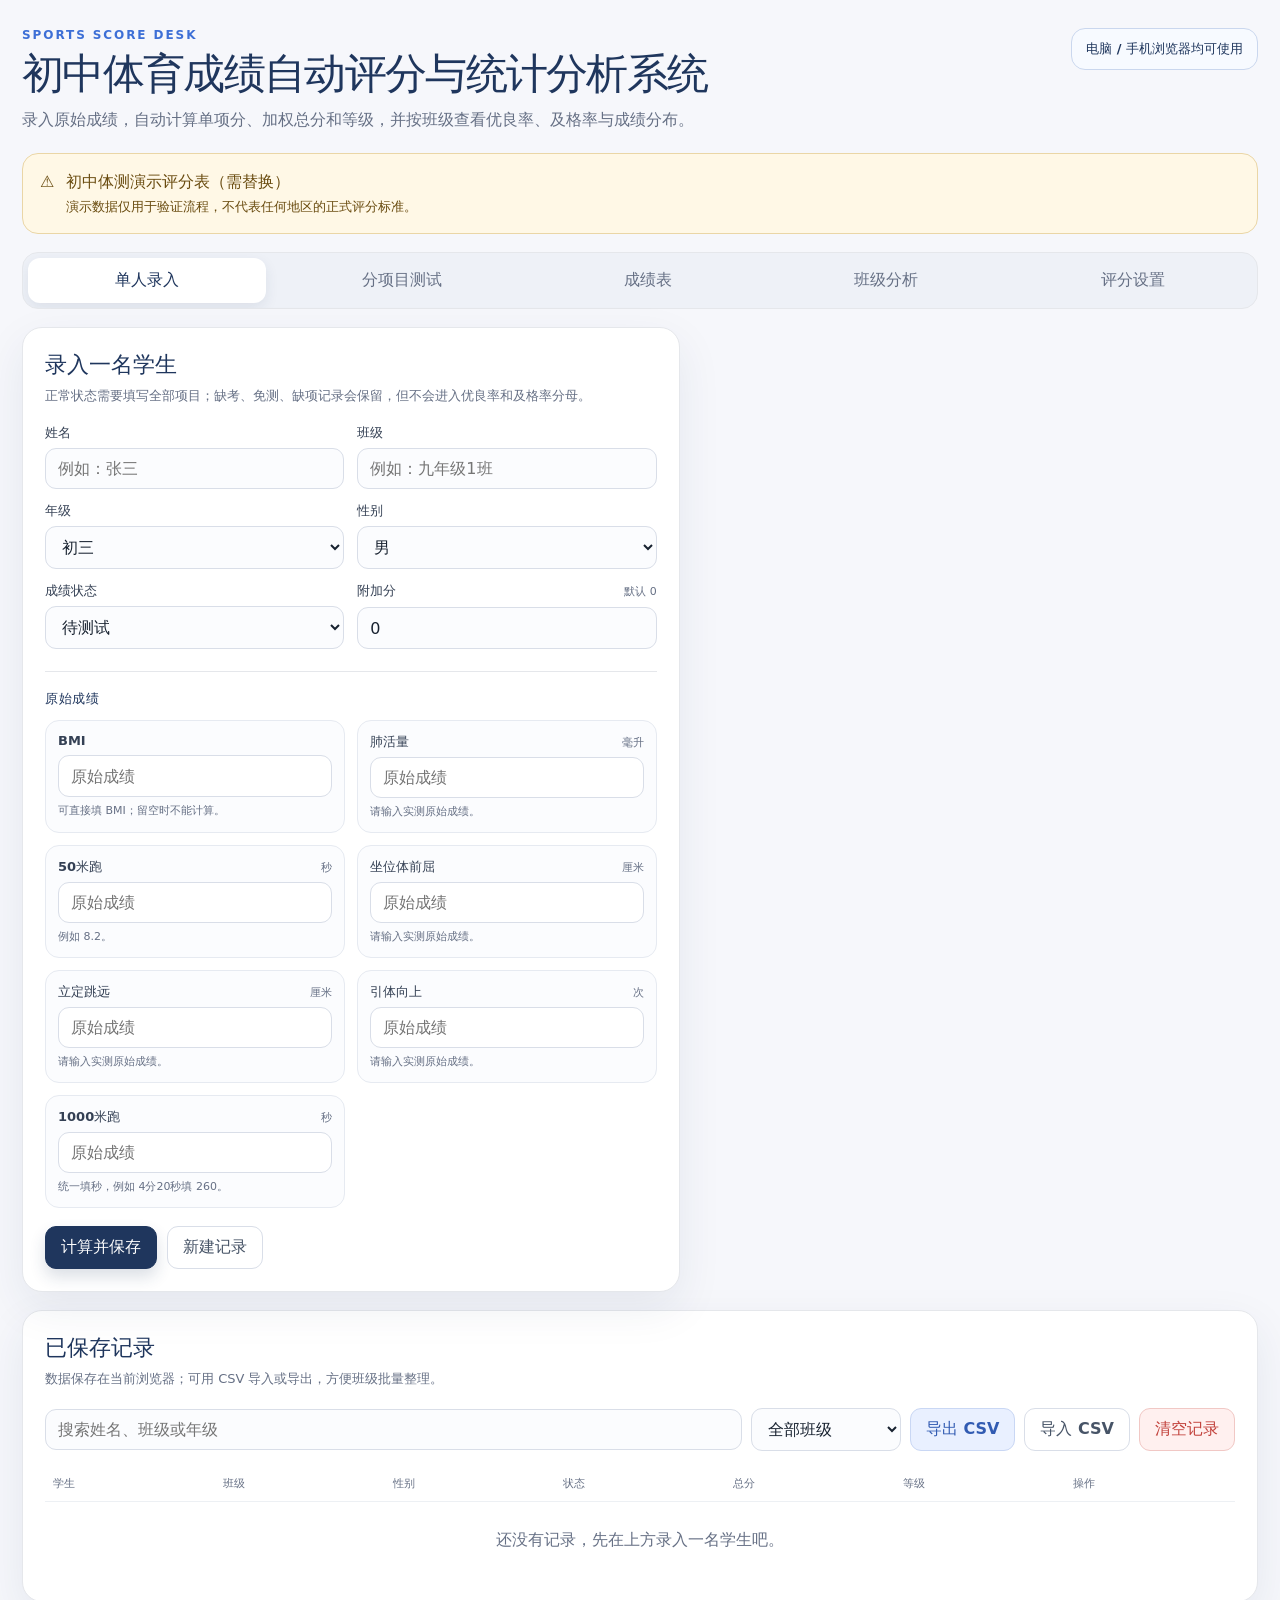
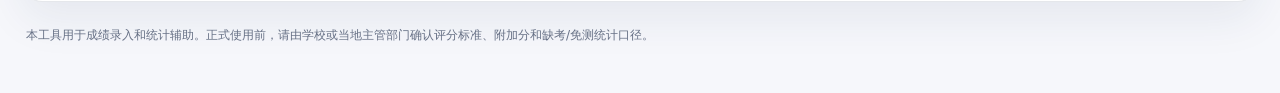
==== index.html @ 833c2774 "fix: refresh latest scoring script" ====
<!doctype html>
<html lang="zh-CN">
  <head>
    <meta charset="UTF-8" />
    <meta name="viewport" content="width=device-width, initial-scale=1.0" />
    <meta name="description" content="初中体育成绩自动评分与统计分析系统" />
    <title>初中体育成绩自动评分与统计分析系统</title>
    <link rel="stylesheet" href="./styles.css" />
  </head>
  <body>
    <main class="app-shell">
      <header class="topbar">
        <div>
          <p class="eyebrow">SPORTS SCORE DESK</p>
          <h1>初中体育成绩自动评分与统计分析系统</h1>
          <p class="subtitle">录入原始成绩，自动计算单项分、加权总分和等级，并按班级查看优良率、及格率与成绩分布。</p>
        </div>
        <div class="topbar-badge">电脑 / 手机浏览器均可使用</div>
      </header>

      <section class="notice" aria-live="polite">
        <div aria-hidden="true">⚠️</div>
        <div>
          <strong id="standard-title">评分标准</strong>
          <p id="standard-note">请在“评分设置”中确认并替换为学校、地区和年份对应的正式标准。</p>
        </div>
      </section>

      <nav class="tabs" aria-label="功能导航">
        <button type="button" data-tab="input" class="active">单人录入</button>
        <button type="button" data-tab="project">分项目测试</button>
        <button type="button" data-tab="final">成绩表</button>
        <button type="button" data-tab="analysis">班级分析</button>
        <button type="button" data-tab="settings">评分设置</button>
      </nav>

      <section data-panel="input" class="active">
        <div class="input-layout">
          <section id="input-panel" class="card">
            <div class="card-inner">
              <div class="card-heading">
                <div>
                  <h2 id="form-title">录入一名学生</h2>
                  <p>正常状态需要填写全部项目；缺考、免测、缺项记录会保留，但不会进入优良率和及格率分母。</p>
                </div>
              </div>
              <form id="student-form">
                <div class="identity-grid">
                  <label class="field" for="student-name"><span>姓名</span><input id="student-name" required placeholder="例如：张三" /></label>
                  <label class="field" for="class-name"><span>班级</span><input id="class-name" required placeholder="例如：九年级1班" /></label>
                  <label class="field" for="grade"><span>年级</span><select id="grade"><option>初一</option><option>初二</option><option selected>初三</option></select></label>
                  <label class="field" for="gender"><span>性别</span><select id="gender"><option value="male">男</option><option value="female">女</option></select></label>
                  <label class="field" for="status"><span>成绩状态</span><select id="status"><option value="pending">待测试</option><option value="active">正常</option><option value="absent">缺考</option><option value="exempt">免测</option><option value="incomplete">缺项</option></select></label>
                  <label class="field" for="bonus"><span>附加分 <small>默认 0</small></span><input id="bonus" type="number" min="0" step="0.1" value="0" placeholder="没有就填 0" /></label>
                </div>

                <div class="section-label">原始成绩</div>
                <div id="score-fields" class="score-fields"></div>

                <div class="form-actions">
                  <button id="submit-record" class="button-primary" type="submit">计算并保存</button>
                  <button id="reset-form" class="button-ghost" type="button">新建记录</button>
                  <span id="form-message" class="message" aria-live="polite"></span>
                </div>
              </form>
            </div>
          </section>

          <section id="result-panel" class="card result-panel hidden" aria-live="polite">
            <div class="card-inner">
              <div class="card-heading">
                <div>
                  <h2>本次计算结果</h2>
                  <p>总分按当前评分设置的权重计算。</p>
                </div>
              </div>
              <div class="result-summary">
                <div class="result-stat"><small>加权基础分</small><strong id="result-base">—</strong></div>
                <div class="result-stat"><small>总分</small><strong id="result-total">—</strong></div>
                <div class="result-stat"><small>等级</small><span id="result-grade" class="grade-pill neutral">—</span></div>
              </div>
              <div class="table-wrap">
                <table class="result-table">
                  <thead><tr><th>项目</th><th>原始成绩</th><th>单项分</th><th>权重</th><th>折算分</th></tr></thead>
                  <tbody id="result-items"></tbody>
                </table>
              </div>
            </div>
          </section>
        </div>

        <section class="card list-card">
          <div class="card-inner">
            <div class="card-heading">
              <div>
                <h2>已保存记录</h2>
                <p>数据保存在当前浏览器；可用 CSV 导入或导出，方便班级批量整理。</p>
              </div>
              <span id="list-message" class="message" aria-live="polite"></span>
            </div>
            <div class="toolbar">
              <input id="search-input" placeholder="搜索姓名、班级或年级" aria-label="搜索记录" />
              <select id="filter-class" aria-label="按班级筛选"><option value="">全部班级</option></select>
              <button id="export-csv" class="button-secondary" type="button">导出 CSV</button>
              <label class="button-ghost" for="import-csv">导入 CSV<input id="import-csv" type="file" accept=".csv,text/csv" hidden /></label>
              <button id="clear-records" class="button-danger" type="button">清空记录</button>
            </div>
            <div class="table-wrap">
              <table class="records-table">
                <thead><tr><th>学生</th><th>班级</th><th>性别</th><th>状态</th><th>总分</th><th>等级</th><th>操作</th></tr></thead>
                <tbody id="records-body"></tbody>
              </table>
              <div id="empty-records" class="empty-state">还没有记录，先在上方录入一名学生吧。</div>
            </div>
          </div>
        </section>
      </section>

      <section data-panel="project">
        <section class="card">
          <div class="card-inner">
            <div class="card-heading">
              <div>
                <h2>分项目测试台</h2>
                <p>先导入全部测试名单，再选择今天要测试的项目。录入一人的成绩后会立即保存，下一节课换项目即可继续。</p>
              </div>
              <span id="roster-message" class="message" aria-live="polite"></span>
            </div>

            <div class="roster-actions">
              <label class="button-secondary" for="roster-file">导入测试名单 CSV<input id="roster-file" type="file" accept=".csv,text/csv" hidden /></label>
              <button id="download-roster-template" class="button-ghost" type="button">下载名单模板</button>
              <span class="helper-text">表头至少包含：姓名、班级；可选：年级、性别、状态、序号。</span>
            </div>

            <div class="project-toolbar">
              <label class="field compact-field" for="project-select"><span>当前测试项目</span><select id="project-select"></select></label>
              <label class="field compact-field" for="project-class-filter"><span>班级</span><select id="project-class-filter"><option value="">全部班级</option></select></label>
              <label class="field compact-field project-search" for="project-search"><span>查找学生</span><input id="project-search" placeholder="姓名或班级" /></label>
            </div>

            <div class="project-metrics">
              <div class="metric"><small>名单人数</small><strong id="project-roster-count">0</strong></div>
              <div class="metric"><small>本项目已录</small><strong id="project-completed-count">0</strong></div>
              <div class="metric"><small>当前顺序</small><strong id="project-current-order">—</strong></div>
              <div class="metric"><small>当前项目</small><strong id="project-current-label">—</strong></div>
            </div>

            <div class="project-workspace">
              <section class="project-current card-subtle">
                <p class="eyebrow">CURRENT STUDENT</p>
                <h3 id="project-student-name">请先导入测试名单</h3>
                <p id="project-student-meta" class="muted-line">导入名单后，系统会按照名单顺序准备测试对象。</p>
                <label class="field" for="project-student-select"><span>选择当前学生</span><select id="project-student-select"><option value="">暂无学生</option></select></label>
                <label class="field project-score-input" for="project-score-input"><span id="project-score-label">成绩</span><input id="project-score-input" type="number" inputmode="decimal" step="0.1" disabled placeholder="选择学生后输入" /></label>
                <label class="field" for="project-status"><span>当前状态</span><select id="project-status" disabled><option value="pending">待测试</option><option value="active">正常</option><option value="incomplete">未完成</option><option value="absent">缺考</option><option value="exempt">免测</option></select></label>
                <p id="project-auto-save" class="auto-save-note">输入成绩后会自动保存到当前浏览器。</p>
                <div class="form-actions">
                  <button id="project-prev" class="button-ghost" type="button">上一人</button>
                  <button id="project-save-next" class="button-primary" type="button">保存并下一人</button>
                  <button id="project-skip" class="button-ghost" type="button">跳过此人</button>
                </div>
              </section>

              <section class="project-list card-subtle">
                <div class="card-heading compact-heading">
                  <div>
                    <h3>测试名单顺序</h3>
                    <p>点击“测试”可以直接切换当前学生。</p>
                  </div>
                </div>
                <div class="table-wrap">
                  <table class="records-table project-table">
                    <thead><tr><th>顺序</th><th>学生</th><th>班级</th><th>本项目成绩</th><th>状态</th><th>操作</th></tr></thead>
                    <tbody id="project-student-body"></tbody>
                  </table>
                  <div id="project-empty" class="empty-state">还没有名单，请先导入 CSV。</div>
                </div>
              </section>
            </div>
          </div>
        </section>
      </section>

      <section data-panel="final">
        <section class="card">
          <div class="card-inner">
            <div class="card-heading">
              <div>
                <h2>最终成绩表</h2>
                <p>所有项目完成后，这里会自动生成完整成绩表；未完成项目会明确显示状态。</p>
              </div>
              <span id="final-message" class="message" aria-live="polite"></span>
            </div>
            <div class="toolbar">
              <input id="final-search" placeholder="搜索姓名或班级" aria-label="搜索成绩表" />
              <select id="final-class-filter" aria-label="按班级筛选成绩表"><option value="">全部班级</option></select>
              <button id="export-final-csv" class="button-secondary" type="button">导出成绩表 CSV</button>
            </div>
            <p class="final-note">成绩表会随着分项目测试自动更新。导出的 CSV 可以继续在 Excel 中整理或打印。</p>
            <div class="table-wrap">
              <table class="records-table final-table">
                <thead><tr><th>顺序</th><th>姓名</th><th>班级</th><th>性别</th><th>状态</th><th>BMI</th><th>肺活量</th><th>50米</th><th>体前屈</th><th>跳远</th><th>力量</th><th>耐力</th><th>总分</th><th>等级</th></tr></thead>
                <tbody id="final-table-body"></tbody>
              </table>
              <div id="final-empty" class="empty-state">导入名单或录入成绩后，这里会生成成绩表。</div>
            </div>
          </div>
        </section>
      </section>

      <section data-panel="analysis">
        <section class="card">
          <div class="card-inner">
            <div class="card-heading">
              <div>
                <h2>班级分析</h2>
                <p>统计只使用“正常”且项目完整的有效成绩。</p>
              </div>
              <select id="analysis-class" aria-label="选择分析班级"><option value="">全体</option></select>
            </div>
            <div class="metric-grid">
              <div class="metric"><small>记录总数</small><strong id="metric-total">0</strong></div>
              <div class="metric"><small>有效成绩</small><strong id="metric-valid">0</strong></div>
              <div class="metric"><small>平均分</small><strong id="metric-average">—</strong></div>
              <div class="metric"><small>优良率</small><strong id="metric-excellent-good">0.0%</strong></div>
              <div class="metric"><small>及格率</small><strong id="metric-pass">0.0%</strong></div>
            </div>
            <div class="analysis-grid">
              <div class="chart-card" style="border:1px solid var(--line);border-radius:16px;">
                <h3>等级分布</h3>
                <div id="grade-bars"></div>
              </div>
              <div class="chart-card" style="border:1px solid var(--line);border-radius:16px;">
                <h3>统计口径</h3>
                <p id="analysis-note" class="analysis-note">暂无数据。</p>
                <div class="settings-help" style="margin-top:18px;">
                  <strong>计算方式</strong>
                  <ul>
                    <li>优良率 =（优秀人数 + 良好人数）÷ 有效成绩人数。</li>
                    <li>及格率 = 总分达到 60 分的人数 ÷ 有效成绩人数。</li>
                    <li>等级阈值和项目权重可在“评分设置”中修改。</li>
                  </ul>
                </div>
              </div>
            </div>
          </div>
        </section>
      </section>

      <section data-panel="settings">
        <section class="card">
          <div class="card-inner">
            <div class="card-heading">
              <div>
                <h2>评分设置</h2>
                <p>请按学校、地区和年份，把正式评分表整理为 JSON 后保存。保存后会重新计算已有记录。</p>
              </div>
              <span id="settings-message" class="message" aria-live="polite"></span>
            </div>
            <div class="settings-grid">
              <label class="field" for="standard-json"><span>当前评分标准 JSON</span><textarea id="standard-json" spellcheck="false"></textarea></label>
              <div class="settings-help">
                <strong>修改提示</strong>
                <ul>
                  <li><code>weights</code> 是各项目权重，通常合计 100。</li>
                  <li><code>male</code> / <code>female</code> 是男生、女生评分档位。</li>
                  <li><code>direction: higher</code> 表示数值越高越好；<code>lower</code> 表示越低越好；<code>range</code> 表示区间。</li>
                  <li><code>gradeBands</code> 的 <code>min</code> 是等级起始分。</li>
                  <li>当前演示表只是程序示例，不代表正式标准。</li>
                </ul>
                <div class="form-actions">
                  <button id="load-demo" class="button-ghost" type="button">载入演示表</button>
                  <button id="save-standard" class="button-primary" type="button">保存并启用</button>
                </div>
              </div>
            </div>
          </div>
        </section>
      </section>

      <footer style="padding:24px 4px 0;color:var(--muted);font-size:12px;line-height:1.6;">
        本工具用于成绩录入和统计辅助。正式使用前，请由学校或当地主管部门确认评分标准、附加分和缺考/免测统计口径。
      </footer>
    </main>
    <script type="module" src="./src/app.js?v=20261017-8"></script>
  </body>
</html>
---- styles.css ----
:root {
  --ink: #182230;
  --muted: #667085;
  --line: #e5e7eb;
  --paper: #ffffff;
  --canvas: #f6f7fb;
  --navy: #1f365d;
  --blue: #3d6fd6;
  --blue-soft: #e9f0ff;
  --green: #138a63;
  --green-soft: #e9f8f1;
  --gold: #b7791f;
  --gold-soft: #fff8e6;
  --red: #c2413b;
  --red-soft: #fff0ef;
  --shadow: 0 16px 45px rgba(31, 54, 93, 0.08);
  font-family: "Noto Sans SC", "Microsoft YaHei", system-ui, sans-serif;
  color: var(--ink);
  background: var(--canvas);
  font-synthesis: none;
}

* { box-sizing: border-box; }

body { margin: 0; min-width: 320px; background: var(--canvas); }

button, input, select, textarea { font: inherit; }
button { cursor: pointer; }

.app-shell { max-width: 1280px; margin: 0 auto; padding: 28px 22px 48px; }

.topbar { display: flex; align-items: flex-start; justify-content: space-between; gap: 20px; margin-bottom: 20px; }
.eyebrow { margin: 0 0 8px; color: var(--blue); font-size: 12px; font-weight: 800; letter-spacing: .16em; text-transform: uppercase; }
h1, h2, h3, p { margin-top: 0; }
h1 { margin-bottom: 8px; color: var(--navy); font-size: clamp(28px, 4vw, 42px); line-height: 1.15; letter-spacing: -.04em; }
h2 { margin-bottom: 5px; color: var(--navy); font-size: 22px; }
h3 { margin-bottom: 5px; color: var(--navy); font-size: 16px; }
.subtitle { max-width: 700px; margin-bottom: 0; color: var(--muted); line-height: 1.7; }

.topbar-badge { flex: 0 0 auto; padding: 11px 14px; border: 1px solid #cad7ee; border-radius: 14px; color: var(--navy); background: #f7faff; font-size: 13px; font-weight: 700; }

.notice { display: flex; align-items: flex-start; gap: 12px; margin: 0 0 18px; padding: 15px 17px; border: 1px solid #ead6a6; border-radius: 16px; color: #6a4c10; background: var(--gold-soft); line-height: 1.6; }
.notice strong { display: block; margin-bottom: 2px; }
.notice p { margin: 0; font-size: 13px; }

.tabs { display: flex; gap: 8px; margin-bottom: 18px; padding: 5px; border: 1px solid var(--line); border-radius: 16px; background: #eef1f7; overflow-x: auto; }
.tabs button { flex: 1 0 auto; padding: 12px 16px; border: 0; border-radius: 12px; color: var(--muted); background: transparent; font-weight: 700; white-space: nowrap; }
.tabs button.active { color: var(--navy); background: var(--paper); box-shadow: 0 5px 14px rgba(31,54,93,.09); }

[data-panel] { display: none; }
[data-panel].active { display: block; }

.card { border: 1px solid var(--line); border-radius: 20px; background: var(--paper); box-shadow: var(--shadow); }
.card-inner { padding: 22px; }
.card-heading { display: flex; align-items: flex-start; justify-content: space-between; gap: 16px; margin-bottom: 18px; }
.card-heading p { margin-bottom: 0; color: var(--muted); font-size: 13px; line-height: 1.65; }

.input-layout { display: grid; grid-template-columns: minmax(0, 1.08fr) minmax(350px, .92fr); gap: 18px; align-items: start; }
.identity-grid { display: grid; grid-template-columns: repeat(2, minmax(0, 1fr)); gap: 13px; }
.field { display: grid; gap: 6px; }
.field > span { display: flex; align-items: baseline; justify-content: space-between; color: #344054; font-size: 13px; font-weight: 800; }
.field small { color: var(--muted); font-size: 11px; font-weight: 500; }
.field em { color: var(--muted); font-size: 11px; font-style: normal; line-height: 1.45; }
.field input, .field select, .field textarea, .toolbar input, .toolbar select { width: 100%; padding: 10px 12px; border: 1px solid #d9dee8; border-radius: 11px; color: var(--ink); background: #fbfcfe; outline: 0; transition: border .15s, box-shadow .15s; }
.field input:focus, .field select:focus, .field textarea:focus, .toolbar input:focus, .toolbar select:focus { border-color: var(--blue); box-shadow: 0 0 0 3px rgba(61,111,214,.13); }
.field textarea { min-height: 320px; resize: vertical; font-family: ui-monospace, SFMono-Regular, Consolas, monospace; font-size: 12px; line-height: 1.55; }

.section-label { margin: 22px 0 12px; padding-top: 18px; border-top: 1px solid var(--line); color: var(--navy); font-size: 13px; font-weight: 900; letter-spacing: .04em; }
.score-fields { display: grid; grid-template-columns: repeat(2, minmax(0, 1fr)); gap: 12px; }
.score-field { padding: 12px; border: 1px solid #e6eaf1; border-radius: 14px; background: #fbfcfe; }
.score-field input { background: #fff; }
.form-actions { display: flex; align-items: center; flex-wrap: wrap; gap: 10px; margin-top: 18px; }
.form-actions .message { flex: 1 1 200px; }

.button-primary, .button-secondary, .button-ghost, .button-danger { display: inline-flex; align-items: center; justify-content: center; gap: 7px; min-height: 42px; padding: 10px 15px; border-radius: 11px; font-weight: 800; transition: transform .15s, box-shadow .15s, background .15s; }
.button-primary { border: 1px solid var(--navy); color: #fff; background: var(--navy); box-shadow: 0 8px 16px rgba(31,54,93,.16); }
.button-primary:hover, .button-secondary:hover, .button-ghost:hover, .button-danger:hover { transform: translateY(-1px); }
.button-secondary { border: 1px solid #c9d7f4; color: #315bb2; background: var(--blue-soft); }
.button-ghost { border: 1px solid #d9dee8; color: #475467; background: #fff; }
.button-danger { border: 1px solid #f1c8c5; color: var(--red); background: var(--red-soft); }
.danger-text { color: var(--red) !important; }
.message { min-height: 20px; color: var(--muted); font-size: 13px; line-height: 1.45; }
.message.success { color: var(--green); }
.message.error { color: var(--red); }

.result-panel { position: sticky; top: 18px; }
.result-summary { display: grid; grid-template-columns: 1fr 1fr; gap: 10px; margin: 15px 0 18px; }
.result-stat { padding: 14px; border-radius: 15px; background: #f5f7fb; }
.result-stat small { display: block; margin-bottom: 4px; color: var(--muted); font-size: 11px; }
.result-stat strong { color: var(--navy); font-size: 28px; letter-spacing: -.04em; }
.result-stat .grade-pill { font-size: 16px; }
.result-table, .records-table { width: 100%; border-collapse: collapse; }
.result-table th, .result-table td, .records-table th, .records-table td { padding: 10px 8px; border-bottom: 1px solid #edf0f4; text-align: left; vertical-align: middle; font-size: 12px; }
.result-table th, .records-table th { color: var(--muted); font-size: 11px; font-weight: 800; white-space: nowrap; }
.result-table td:nth-child(n+2) { color: #475467; }

.grade-pill, .status-chip { display: inline-flex; align-items: center; justify-content: center; padding: 4px 9px; border-radius: 999px; font-size: 11px; font-weight: 900; white-space: nowrap; }
.grade-pill.excellent, .status-chip.active { color: var(--green); background: var(--green-soft); }
.grade-pill.good { color: #2b65bd; background: #edf4ff; }
.grade-pill.pass { color: var(--gold); background: var(--gold-soft); }
.grade-pill.fail, .status-chip.absent { color: var(--red); background: var(--red-soft); }
.grade-pill.neutral, .status-chip.exempt, .status-chip.incomplete { color: #667085; background: #f1f3f6; }

.list-card { margin-top: 18px; }
.toolbar { display: flex; align-items: center; flex-wrap: wrap; gap: 9px; margin-bottom: 15px; }
.toolbar input { flex: 1 1 220px; }
.toolbar select { flex: 0 1 150px; }
.table-wrap { overflow-x: auto; }
.records-table { min-width: 780px; }
.records-table td strong, .records-table td small { display: block; }
.records-table td small { margin-top: 2px; color: var(--muted); font-size: 11px; }
.records-table .actions { white-space: nowrap; }
.records-table .actions button { padding: 4px 6px; border: 0; color: var(--blue); background: transparent; font-size: 11px; font-weight: 800; }
.empty-state { padding: 28px 12px; color: var(--muted); text-align: center; }

.metric-grid { display: grid; grid-template-columns: repeat(5, minmax(0, 1fr)); gap: 12px; margin-bottom: 18px; }
.metric { padding: 17px; border: 1px solid var(--line); border-radius: 16px; background: #fff; }
.metric small { display: block; margin-bottom: 7px; color: var(--muted); font-size: 11px; }
.metric strong { color: var(--navy); font-size: 25px; letter-spacing: -.04em; }
.analysis-grid { display: grid; grid-template-columns: minmax(0, .95fr) minmax(0, 1.05fr); gap: 18px; }
.chart-card { padding: 22px; }
.bar-row { display: grid; grid-template-columns: 42px 1fr 50px; align-items: center; gap: 9px; margin: 18px 0; color: #475467; font-size: 13px; }
.bar-row strong { color: var(--navy); font-size: 12px; text-align: right; }
.bar-track { height: 12px; border-radius: 99px; background: #edf0f4; overflow: hidden; }
.bar-track i { display: block; height: 100%; border-radius: inherit; }
.bar-track i.excellent { background: #2aaa79; }
.bar-track i.good { background: #5e8eea; }
.bar-track i.pass { background: #d6a33d; }
.bar-track i.fail { background: #dc6b64; }
.analysis-note { margin: 16px 0 0; color: var(--muted); font-size: 12px; line-height: 1.6; }

.settings-grid { display: grid; grid-template-columns: minmax(0, 1fr) minmax(300px, .75fr); gap: 18px; }
.settings-help { padding: 18px; border-radius: 16px; color: #475467; background: #f5f7fb; font-size: 13px; line-height: 1.7; }
.settings-help ul { margin: 10px 0 0; padding-left: 18px; }
.settings-help code { padding: 2px 5px; border-radius: 5px; background: #e9edf4; font-size: 11px; }

.hidden { display: none !important; }

.roster-actions { display: flex; align-items: center; flex-wrap: wrap; gap: 10px; margin: 4px 0 18px; }
.helper-text, .muted-line, .final-note { color: var(--muted); font-size: 12px; line-height: 1.6; }
.project-toolbar { display: grid; grid-template-columns: minmax(190px, .8fr) minmax(150px, .55fr) minmax(220px, 1fr); gap: 12px; margin-bottom: 16px; }
.compact-field { min-width: 0; }
.project-metrics { display: grid; grid-template-columns: repeat(4, minmax(0, 1fr)); gap: 12px; margin-bottom: 18px; }
.project-workspace { display: grid; grid-template-columns: minmax(260px, .75fr) minmax(0, 1.25fr); gap: 16px; align-items: start; }
.card-subtle { padding: 18px; border: 1px solid #e6eaf1; border-radius: 16px; background: #fbfcfe; }
.card-subtle h3 { margin-bottom: 6px; }
.card-subtle .eyebrow { margin-bottom: 5px; font-size: 10px; }
.project-current { position: sticky; top: 18px; }
.project-current h3 { margin: 4px 0 5px; font-size: 26px; letter-spacing: -.03em; }
.project-current .field { margin-top: 14px; }
.project-score-input input { border-color: #b8c9ec; background: #fff; font-size: 20px; font-weight: 800; }
.auto-save-note { min-height: 20px; margin: 12px 0 0; color: var(--green); font-size: 12px; line-height: 1.5; }
.compact-heading { margin-bottom: 10px; }
.compact-heading h3 { margin-bottom: 2px; }
.project-table { min-width: 700px; }
.project-table .selected-row { background: #f0f5ff; }
.project-table .small-button { min-height: 30px; padding: 5px 9px; font-size: 11px; }
.final-note { margin: -5px 0 14px; }
.final-table { min-width: 1180px; }
.final-table td, .final-table th { white-space: nowrap; }
.final-table td:first-child, .final-table th:first-child { position: sticky; left: 0; background: #fff; z-index: 1; }
.final-table th:first-child { background: #fbfcfe; }

@media (max-width: 960px) {
  .input-layout, .settings-grid, .analysis-grid, .project-workspace { grid-template-columns: 1fr; }
  .result-panel { position: static; }
  .metric-grid { grid-template-columns: repeat(3, minmax(0, 1fr)); }
  .project-current { position: static; }
}

@media (max-width: 620px) {
  .app-shell { padding: 20px 12px 34px; }
  .topbar { display: block; }
  .topbar-badge { display: inline-block; margin-top: 14px; }
  .card-inner { padding: 16px; }
  .identity-grid, .score-fields { grid-template-columns: 1fr; }
  .metric-grid { grid-template-columns: repeat(2, minmax(0, 1fr)); }
  .metric:last-child { grid-column: span 2; }
  .project-toolbar, .project-metrics { grid-template-columns: 1fr 1fr; }
  .project-toolbar .project-search { grid-column: span 2; }
  .card-heading { display: block; }
  .toolbar .button-ghost, .toolbar .button-danger { flex: 1 1 auto; }
}
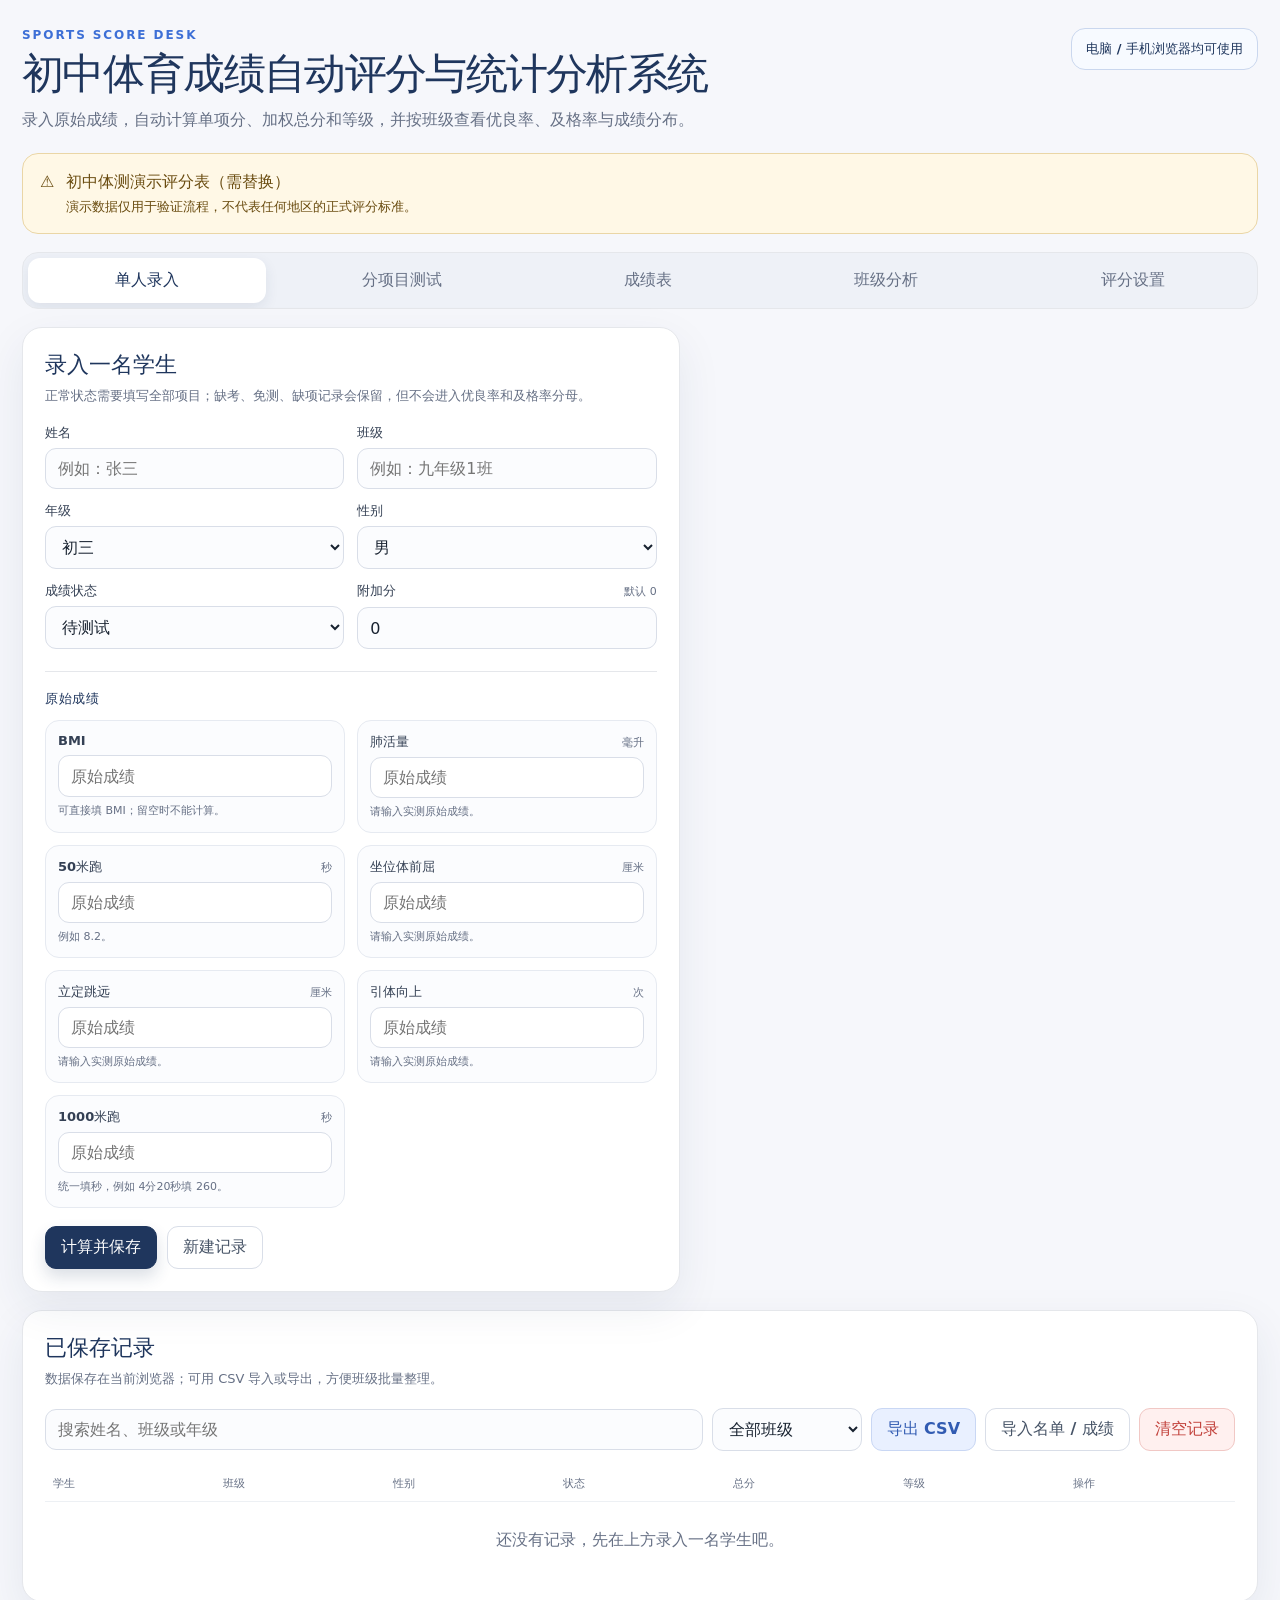
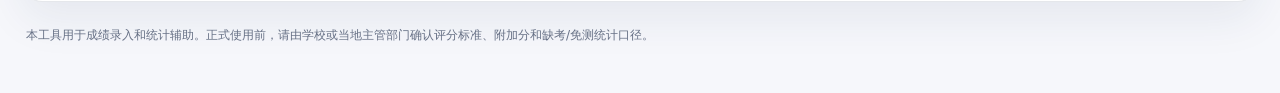
==== commit e1a14a61: "Support Excel roster import" ====
--- a/index.html
+++ b/index.html
@@ -102,7 +102,7 @@
               <input id="search-input" placeholder="搜索姓名、班级或年级" aria-label="搜索记录" />
               <select id="filter-class" aria-label="按班级筛选"><option value="">全部班级</option></select>
               <button id="export-csv" class="button-secondary" type="button">导出 CSV</button>
-              <label class="button-ghost" for="import-csv">导入 CSV<input id="import-csv" type="file" accept=".csv,text/csv" hidden /></label>
+              <label class="button-ghost" for="import-csv">导入名单 / 成绩<input id="import-csv" type="file" accept=".xlsx,.csv,.tsv,application/vnd.openxmlformats-officedocument.spreadsheetml.sheet,text/csv" hidden /></label>
               <button id="clear-records" class="button-danger" type="button">清空记录</button>
             </div>
             <div class="table-wrap">
@@ -128,9 +128,9 @@
             </div>
 
             <div class="roster-actions">
-              <label class="button-secondary" for="roster-file">导入测试名单 CSV<input id="roster-file" type="file" accept=".csv,text/csv" hidden /></label>
+              <label class="button-secondary" for="roster-file">导入 Excel / CSV 名单<input id="roster-file" type="file" accept=".xlsx,.csv,.tsv,application/vnd.openxmlformats-officedocument.spreadsheetml.sheet,text/csv" hidden /></label>
               <button id="download-roster-template" class="button-ghost" type="button">下载名单模板</button>
-              <span class="helper-text">表头至少包含：姓名、班级；可选：年级、性别、状态、序号。</span>
+              <span class="helper-text">支持 .xlsx 多工作表和 CSV，一次导入全部班级；表头至少包含：姓名、班级。按工作表和行的原顺序测试，重复导入会保留已录成绩。</span>
             </div>
 
             <div class="project-toolbar">
@@ -283,6 +283,6 @@
         本工具用于成绩录入和统计辅助。正式使用前，请由学校或当地主管部门确认评分标准、附加分和缺考/免测统计口径。
       </footer>
     </main>
-    <script type="module" src="./src/app.js?v=20261017-8"></script>
+    <script type="module" src="./src/app.js?v=20261018-1"></script>
   </body>
 </html>
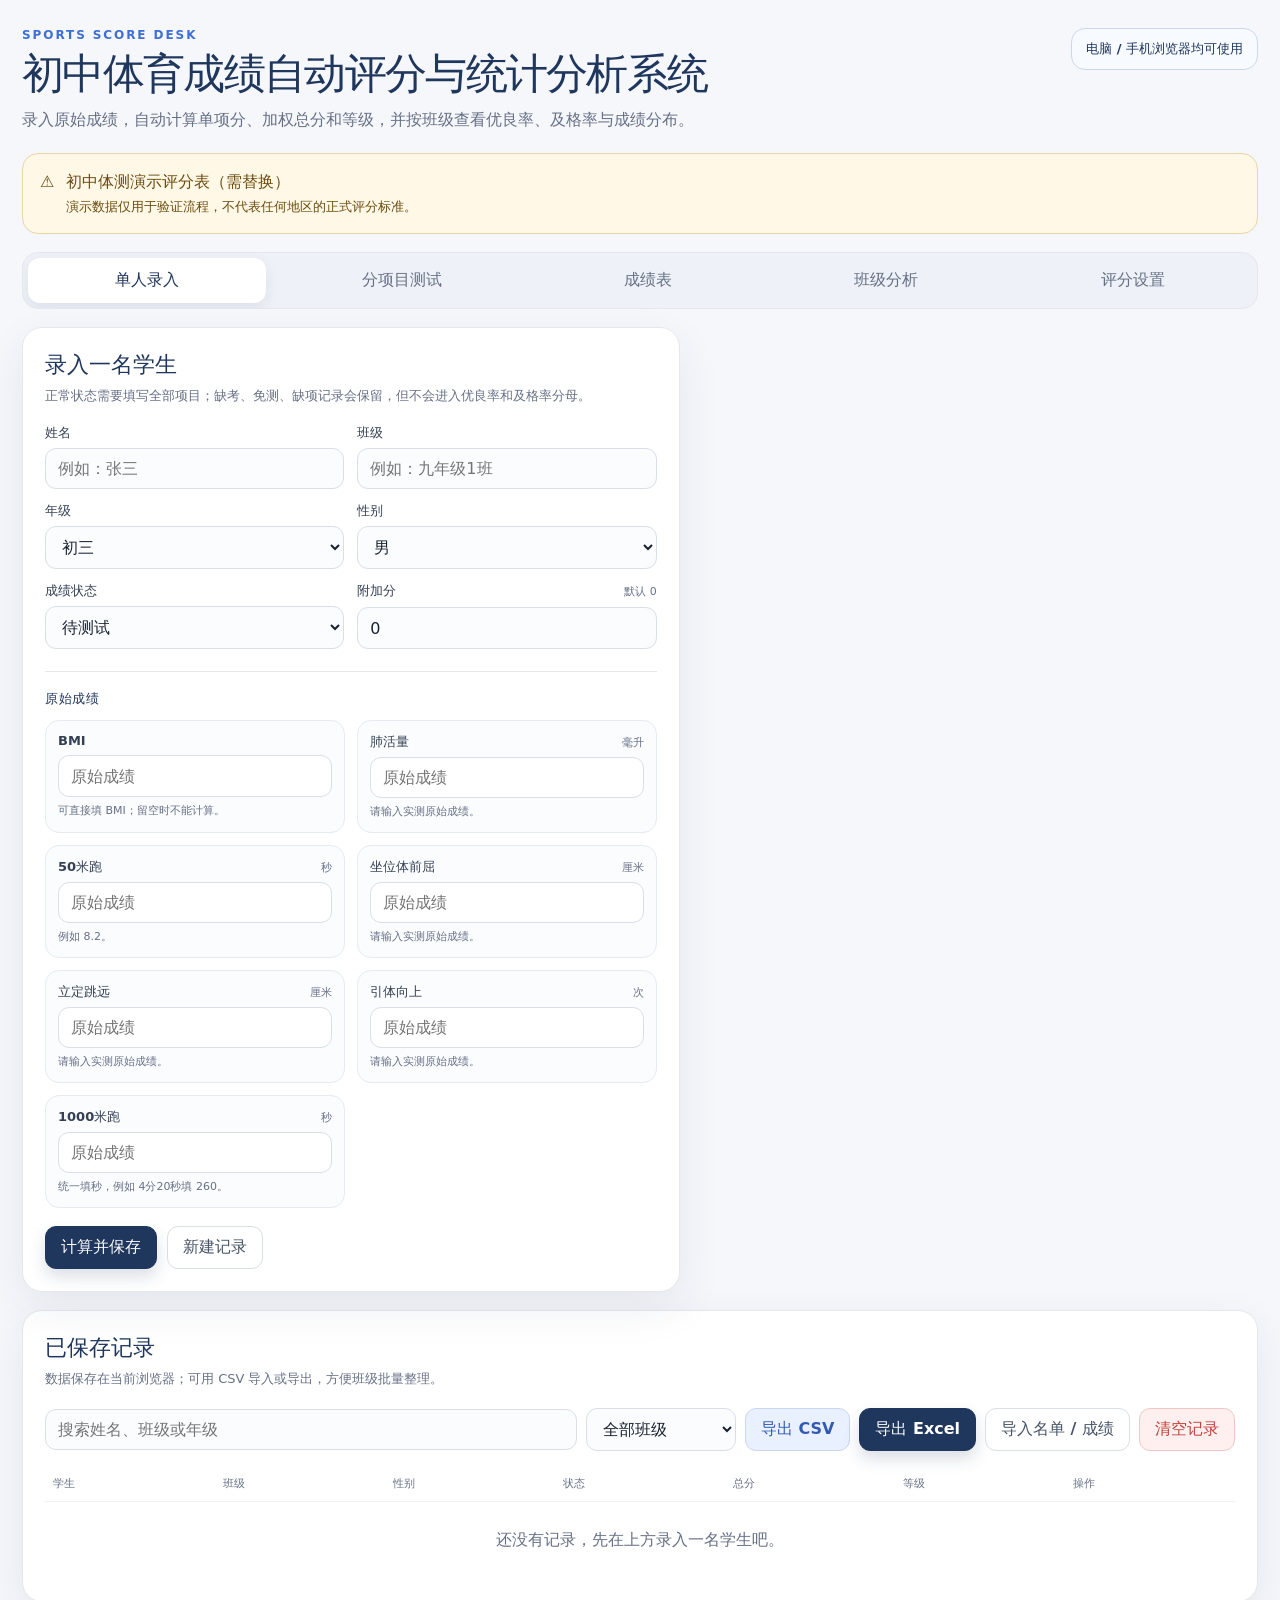
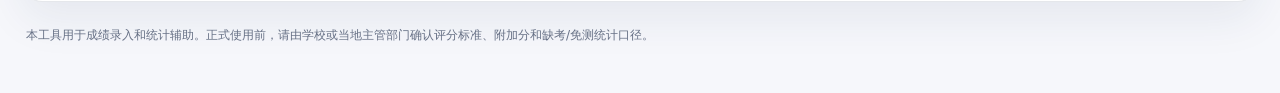
==== commit 1dafd084: "Add Excel grade export" ====
--- a/index.html
+++ b/index.html
@@ -102,6 +102,7 @@
               <input id="search-input" placeholder="搜索姓名、班级或年级" aria-label="搜索记录" />
               <select id="filter-class" aria-label="按班级筛选"><option value="">全部班级</option></select>
               <button id="export-csv" class="button-secondary" type="button">导出 CSV</button>
+              <button id="export-xlsx" class="button-primary" type="button">导出 Excel</button>
               <label class="button-ghost" for="import-csv">导入名单 / 成绩<input id="import-csv" type="file" accept=".xlsx,.csv,.tsv,application/vnd.openxmlformats-officedocument.spreadsheetml.sheet,text/csv" hidden /></label>
               <button id="clear-records" class="button-danger" type="button">清空记录</button>
             </div>
@@ -196,8 +197,9 @@
               <input id="final-search" placeholder="搜索姓名或班级" aria-label="搜索成绩表" />
               <select id="final-class-filter" aria-label="按班级筛选成绩表"><option value="">全部班级</option></select>
               <button id="export-final-csv" class="button-secondary" type="button">导出成绩表 CSV</button>
-            </div>
-            <p class="final-note">成绩表会随着分项目测试自动更新。导出的 CSV 可以继续在 Excel 中整理或打印。</p>
+              <button id="export-final-xlsx" class="button-primary" type="button">导出成绩表 Excel</button>
+            </div>
+            <p class="final-note">成绩表会随着分项目测试自动更新。可以导出 Excel（.xlsx）或 CSV 文件，用 Excel、WPS 打开和打印。</p>
             <div class="table-wrap">
               <table class="records-table final-table">
                 <thead><tr><th>顺序</th><th>姓名</th><th>班级</th><th>性别</th><th>状态</th><th>BMI</th><th>肺活量</th><th>50米</th><th>体前屈</th><th>跳远</th><th>力量</th><th>耐力</th><th>总分</th><th>等级</th></tr></thead>
@@ -283,6 +285,6 @@
         本工具用于成绩录入和统计辅助。正式使用前，请由学校或当地主管部门确认评分标准、附加分和缺考/免测统计口径。
       </footer>
     </main>
-    <script type="module" src="./src/app.js?v=20261018-1"></script>
+    <script type="module" src="./src/app.js?v=20261019-1"></script>
   </body>
 </html>
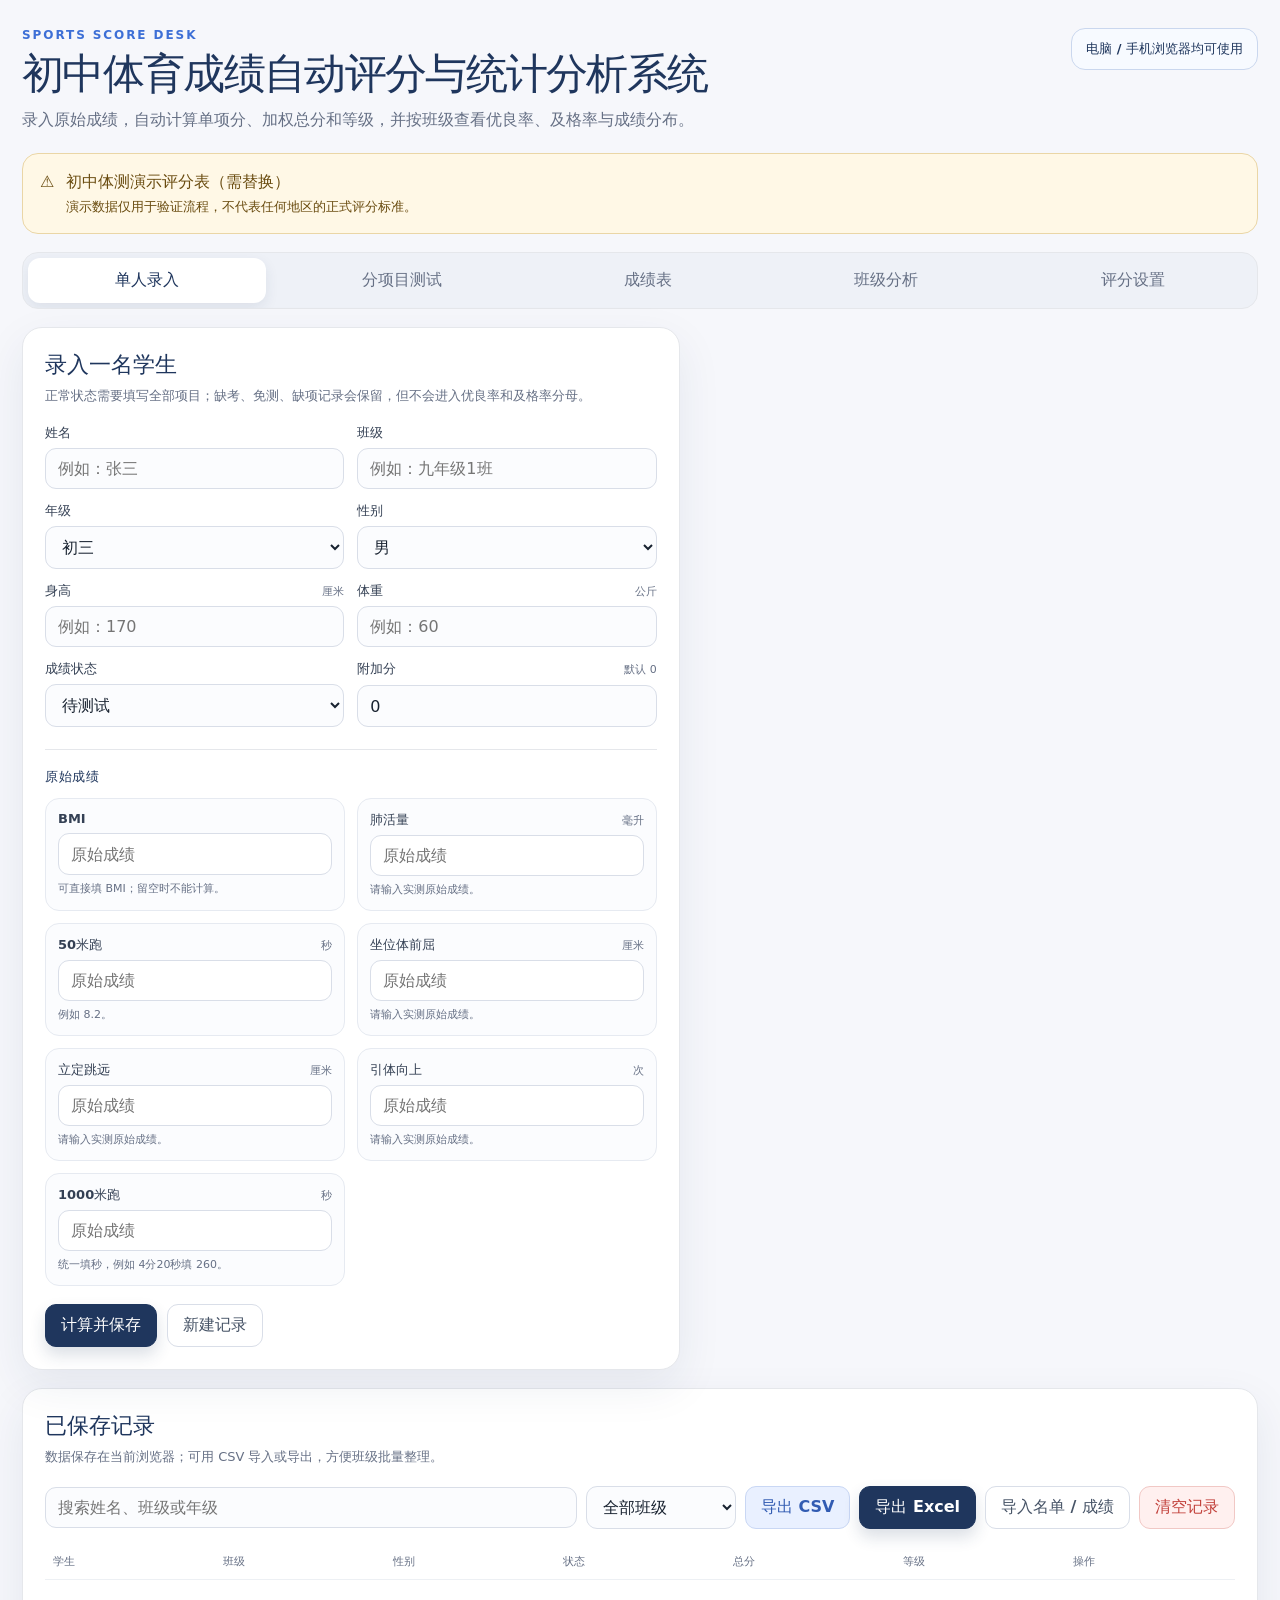
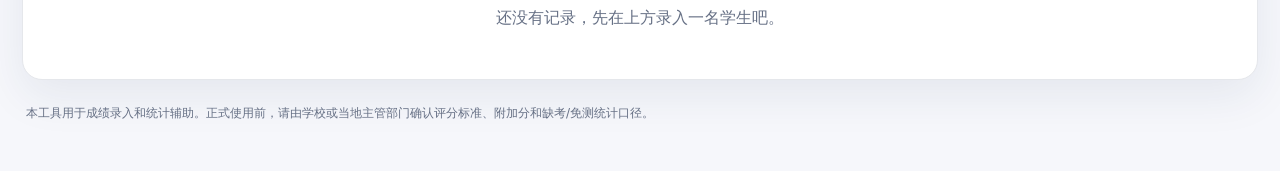
==== commit e263cdc1: "Add height weight BMI scoring" ====
--- a/index.html
+++ b/index.html
@@ -50,6 +50,8 @@
                   <label class="field" for="class-name"><span>班级</span><input id="class-name" required placeholder="例如：九年级1班" /></label>
                   <label class="field" for="grade"><span>年级</span><select id="grade"><option>初一</option><option>初二</option><option selected>初三</option></select></label>
                   <label class="field" for="gender"><span>性别</span><select id="gender"><option value="male">男</option><option value="female">女</option></select></label>
+                  <label class="field" for="height"><span>身高 <small>厘米</small></span><input id="height" type="number" min="1" step="0.1" placeholder="例如：170" /></label>
+                  <label class="field" for="weight"><span>体重 <small>公斤</small></span><input id="weight" type="number" min="1" step="0.1" placeholder="例如：60" /></label>
                   <label class="field" for="status"><span>成绩状态</span><select id="status"><option value="pending">待测试</option><option value="active">正常</option><option value="absent">缺考</option><option value="exempt">免测</option><option value="incomplete">缺项</option></select></label>
                   <label class="field" for="bonus"><span>附加分 <small>默认 0</small></span><input id="bonus" type="number" min="0" step="0.1" value="0" placeholder="没有就填 0" /></label>
                 </div>
@@ -131,7 +133,7 @@
             <div class="roster-actions">
               <label class="button-secondary" for="roster-file">导入 Excel / CSV 名单<input id="roster-file" type="file" accept=".xlsx,.csv,.tsv,application/vnd.openxmlformats-officedocument.spreadsheetml.sheet,text/csv" hidden /></label>
               <button id="download-roster-template" class="button-ghost" type="button">下载名单模板</button>
-              <span class="helper-text">支持 .xlsx 多工作表和 CSV，一次导入全部班级；表头至少包含：姓名、班级。按工作表和行的原顺序测试，重复导入会保留已录成绩。</span>
+              <span class="helper-text">支持 .xlsx 多工作表和 CSV，一次导入全部班级；表头至少包含：姓名、班级。选择 BMI 项目后输入身高和体重，系统按中考身高体重表计算 BMI 和标准分。</span>
             </div>
 
             <div class="project-toolbar">
@@ -154,6 +156,11 @@
                 <p id="project-student-meta" class="muted-line">导入名单后，系统会按照名单顺序准备测试对象。</p>
                 <label class="field" for="project-student-select"><span>选择当前学生</span><select id="project-student-select"><option value="">暂无学生</option></select></label>
                 <label class="field project-score-input" for="project-score-input"><span id="project-score-label">成绩</span><input id="project-score-input" type="number" inputmode="decimal" step="0.1" disabled placeholder="选择学生后输入" /></label>
+                <div id="project-bmi-inputs" class="project-bmi-inputs hidden">
+                  <label class="field" for="project-height-input"><span>身高 <small>厘米</small></span><input id="project-height-input" type="number" min="1" step="0.1" placeholder="例如：170" disabled /></label>
+                  <label class="field" for="project-weight-input"><span>体重 <small>公斤</small></span><input id="project-weight-input" type="number" min="1" step="0.1" placeholder="例如：60" disabled /></label>
+                  <p id="project-bmi-preview" class="auto-save-note">输入身高和体重后，系统会计算 BMI 和身高体重标准分。</p>
+                </div>
                 <label class="field" for="project-status"><span>当前状态</span><select id="project-status" disabled><option value="pending">待测试</option><option value="active">正常</option><option value="incomplete">未完成</option><option value="absent">缺考</option><option value="exempt">免测</option></select></label>
                 <p id="project-auto-save" class="auto-save-note">输入成绩后会自动保存到当前浏览器。</p>
                 <div class="form-actions">
@@ -175,7 +182,7 @@
                     <thead><tr><th>顺序</th><th>学生</th><th>班级</th><th>本项目成绩</th><th>状态</th><th>操作</th></tr></thead>
                     <tbody id="project-student-body"></tbody>
                   </table>
-                  <div id="project-empty" class="empty-state">还没有名单，请先导入 CSV。</div>
+                  <div id="project-empty" class="empty-state">还没有名单，请先导入 Excel 或 CSV。</div>
                 </div>
               </section>
             </div>
@@ -202,7 +209,7 @@
             <p class="final-note">成绩表会随着分项目测试自动更新。可以导出 Excel（.xlsx）或 CSV 文件，用 Excel、WPS 打开和打印。</p>
             <div class="table-wrap">
               <table class="records-table final-table">
-                <thead><tr><th>顺序</th><th>姓名</th><th>班级</th><th>性别</th><th>状态</th><th>BMI</th><th>肺活量</th><th>50米</th><th>体前屈</th><th>跳远</th><th>力量</th><th>耐力</th><th>总分</th><th>等级</th></tr></thead>
+                <thead><tr><th>顺序</th><th>姓名</th><th>班级</th><th>性别</th><th>状态</th><th>身高</th><th>体重</th><th>BMI值</th><th>BMI分</th><th>肺活量</th><th>50米</th><th>体前屈</th><th>跳远</th><th>力量</th><th>耐力</th><th>总分</th><th>等级</th></tr></thead>
                 <tbody id="final-table-body"></tbody>
               </table>
               <div id="final-empty" class="empty-state">导入名单或录入成绩后，这里会生成成绩表。</div>
@@ -285,6 +292,6 @@
         本工具用于成绩录入和统计辅助。正式使用前，请由学校或当地主管部门确认评分标准、附加分和缺考/免测统计口径。
       </footer>
     </main>
-    <script type="module" src="./src/app.js?v=20261019-1"></script>
+    <script type="module" src="./src/app.js?v=20261019-3"></script>
   </body>
 </html>
